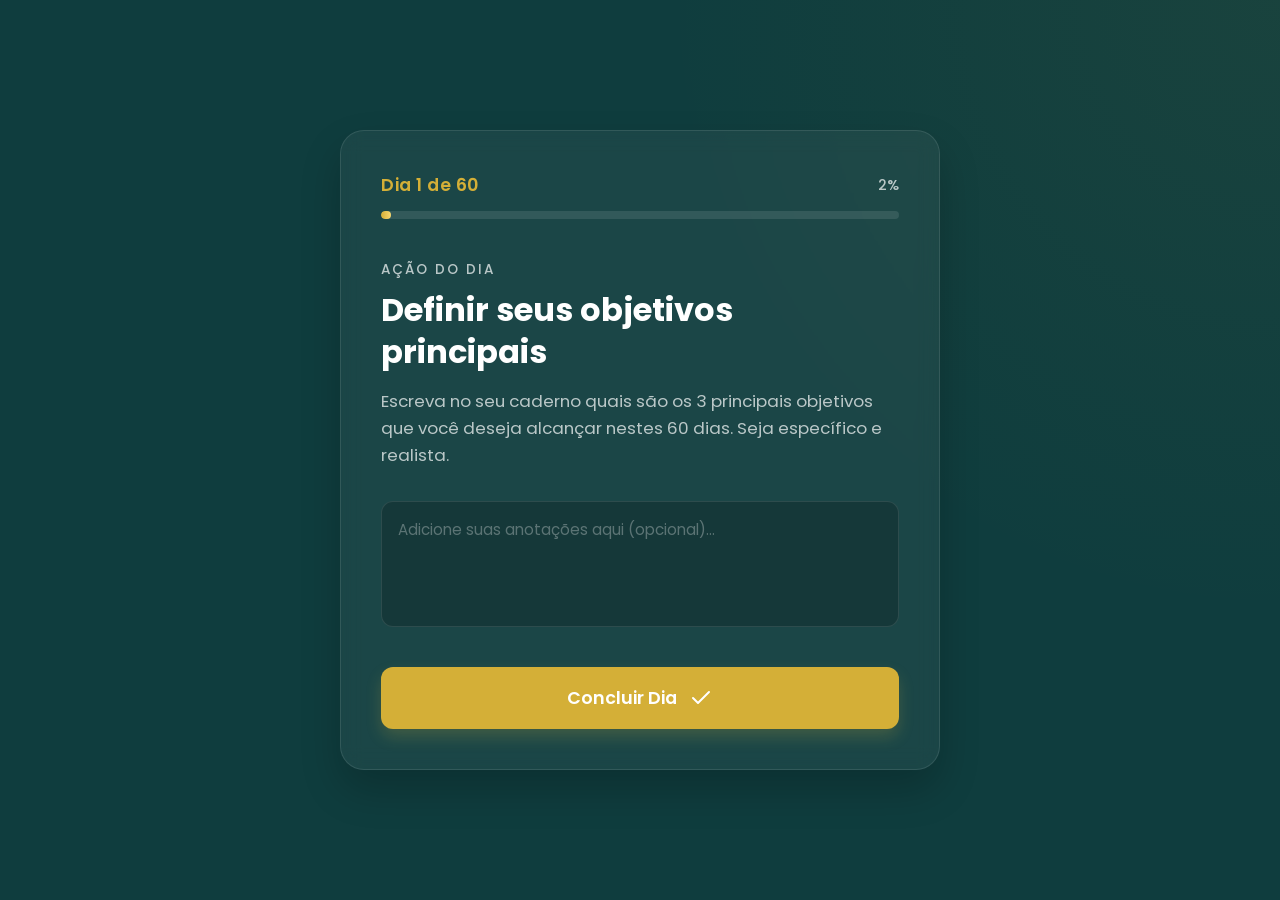
==== index.html @ ab9f2cc9 "Add files via upload" ====
<!DOCTYPE html>
<html lang="pt-BR">
<head>
    <meta charset="UTF-8">
    <meta name="viewport" content="width=device-width, initial-scale=1.0">
    <title>Desafio de 60 Dias</title>
    <link rel="preconnect" href="https://fonts.googleapis.com">
    <link rel="preconnect" href="https://fonts.gstatic.com" crossorigin>
    <link href="https://fonts.googleapis.com/css2?family=Poppins:wght@300;400;500;600;700&display=swap" rel="stylesheet">
    <link rel="stylesheet" href="styles.css">
</head>
<body>
    <div class="app-container">
        <header class="app-header">
            <div class="progress-indicator">
                <span class="progress-text" id="progress-text">Dia 1 de 60</span>
                <span class="progress-percentage" id="progress-percentage">0%</span>
            </div>
            <div class="progress-bar-container">
                <div class="progress-bar" id="progress-bar"></div>
            </div>
        </header>

        <main class="app-content">
            <div class="action-card" id="action-card">
                <h2 class="section-subtitle">Ação do Dia</h2>
                <h1 class="action-title" id="action-title">Definir seus objetivos principais</h1>
                <p class="action-description" id="action-description">
                    Escreva no seu caderno quais são os 3 principais objetivos que você deseja alcançar nestes 60 dias. Seja específico e realista.
                </p>
                
                <div class="action-input-group">
                    <textarea id="action-notes" placeholder="Adicione suas anotações aqui (opcional)..." rows="4"></textarea>
                </div>

                <button class="btn-primary" id="complete-btn">
                    <span>Concluir Dia</span>
                    <svg width="24" height="24" viewBox="0 0 24 24" fill="none" stroke="currentColor" stroke-width="2" stroke-linecap="round" stroke-linejoin="round">
                        <polyline points="20 6 9 17 4 12"></polyline>
                    </svg>
                </button>
            </div>

            <div class="success-message hidden" id="success-message">
                <div class="success-icon">
                    <svg width="64" height="64" viewBox="0 0 24 24" fill="none" stroke="#D4AF37" stroke-width="2" stroke-linecap="round" stroke-linejoin="round">
                        <circle cx="12" cy="12" r="10"></circle>
                        <polyline points="16 12 12 8 8 12"></polyline>
                        <line x1="12" y1="16" x2="12" y2="8"></line>
                    </svg>
                </div>
                <h2>Parabéns!</h2>
                <p>Você concluiu a ação de hoje com sucesso.</p>
                <p class="success-subtitle">O sucesso é a soma de pequenos esforços repetidos dia após dia.</p>
                <button class="btn-secondary" id="next-day-btn">Ver próximo dia</button>
            </div>
        </main>
    </div>
    <script src="script.js"></script>
</body>
</html>
---- styles.css ----
:root {
    --bg-color: #0F3D3E;
    --accent-color: #D4AF37;
    --accent-hover: #b8962c;
    --text-primary: #FFFFFF;
    --text-secondary: rgba(255, 255, 255, 0.7);
    --card-bg: rgba(255, 255, 255, 0.05);
    --border-color: rgba(255, 255, 255, 0.1);
    --success-color: #2ecc71;
}

* {
    margin: 0;
    padding: 0;
    box-sizing: border-box;
    font-family: 'Poppins', sans-serif;
}

body {
    background-color: var(--bg-color);
    color: var(--text-primary);
    min-height: 100vh;
    display: flex;
    justify-content: center;
    align-items: center;
    line-height: 1.6;
    padding: 20px;
    background-image: radial-gradient(circle at top right, rgba(212, 175, 55, 0.05), transparent 40%);
}

.app-container {
    width: 100%;
    max-width: 600px;
    background: var(--card-bg);
    border: 1px solid var(--border-color);
    border-radius: 24px;
    padding: 40px;
    box-shadow: 0 20px 40px rgba(0, 0, 0, 0.2);
    backdrop-filter: blur(10px);
}

/* Header & Progress */
.app-header {
    margin-bottom: 40px;
}

.progress-indicator {
    display: flex;
    justify-content: space-between;
    align-items: center;
    margin-bottom: 12px;
}

.progress-text {
    font-size: 1.1rem;
    font-weight: 600;
    color: var(--accent-color);
    letter-spacing: 0.5px;
}

.progress-percentage {
    font-size: 0.9rem;
    font-weight: 500;
    color: var(--text-secondary);
}

.progress-bar-container {
    width: 100%;
    height: 8px;
    background-color: rgba(255, 255, 255, 0.1);
    border-radius: 10px;
    overflow: hidden;
}

.progress-bar {
    height: 100%;
    background: linear-gradient(90deg, var(--accent-color), #f7d770);
    border-radius: 10px;
    width: 0%;
    transition: width 1s cubic-bezier(0.1, 0.7, 0.1, 1);
}

/* Main Content */
.app-content {
    position: relative;
    min-height: 300px;
}

.action-card {
    transition: opacity 0.5s ease, transform 0.5s ease;
}

.action-card.fade-out {
    opacity: 0;
    transform: translateY(-20px);
    pointer-events: none;
    position: absolute;
    width: 100%;
}

.section-subtitle {
    font-size: 0.85rem;
    text-transform: uppercase;
    letter-spacing: 2px;
    color: var(--text-secondary);
    margin-bottom: 8px;
    font-weight: 500;
}

.action-title {
    font-size: 2rem;
    font-weight: 700;
    margin-bottom: 16px;
    line-height: 1.3;
    color: var(--text-primary);
}

.action-description {
    font-size: 1.05rem;
    color: var(--text-secondary);
    margin-bottom: 32px;
}

.action-input-group {
    margin-bottom: 32px;
}

textarea {
    width: 100%;
    background-color: rgba(0, 0, 0, 0.2);
    border: 1px solid var(--border-color);
    border-radius: 12px;
    padding: 16px;
    color: var(--text-primary);
    font-size: 0.95rem;
    resize: none;
    transition: all 0.3s ease;
}

textarea:focus {
    outline: none;
    border-color: var(--accent-color);
    background-color: rgba(0, 0, 0, 0.3);
    box-shadow: 0 0 0 4px rgba(212, 175, 55, 0.1);
}

textarea::placeholder {
    color: rgba(255, 255, 255, 0.3);
}

/* Buttons */
.btn-primary {
    width: 100%;
    background-color: var(--accent-color);
    color: var(--text-primary);
    border: none;
    border-radius: 12px;
    padding: 18px;
    font-size: 1.1rem;
    font-weight: 600;
    cursor: pointer;
    display: flex;
    justify-content: center;
    align-items: center;
    gap: 12px;
    transition: all 0.3s ease;
    box-shadow: 0 8px 16px rgba(212, 175, 55, 0.2);
}

.btn-primary:hover {
    background-color: var(--accent-hover);
    transform: translateY(-2px);
    box-shadow: 0 12px 20px rgba(212, 175, 55, 0.3);
}

.btn-primary:active {
    transform: translateY(0);
}

.btn-secondary {
    background-color: transparent;
    color: var(--text-primary);
    border: 1px solid var(--border-color);
    border-radius: 12px;
    padding: 14px 24px;
    font-size: 1rem;
    font-weight: 500;
    cursor: pointer;
    transition: all 0.3s ease;
}

.btn-secondary:hover {
    background-color: rgba(255, 255, 255, 0.05);
    border-color: var(--text-primary);
}

/* Success Message */
.success-message {
    text-align: center;
    display: flex;
    flex-direction: column;
    align-items: center;
    justify-content: center;
    height: 100%;
    padding: 20px 0;
    opacity: 1;
    transform: translateY(0);
    transition: opacity 0.5s ease, transform 0.5s ease;
}

.success-message.hidden {
    display: none;
    opacity: 0;
    transform: translateY(20px);
}

.success-icon {
    width: 80px;
    height: 80px;
    background-color: rgba(212, 175, 55, 0.1);
    border-radius: 50%;
    display: flex;
    justify-content: center;
    align-items: center;
    margin-bottom: 24px;
    animation: scaleIn 0.5s cubic-bezier(0.175, 0.885, 0.32, 1.275) forwards;
}

.success-message h2 {
    font-size: 2rem;
    color: var(--accent-color);
    margin-bottom: 12px;
}

.success-message p {
    font-size: 1.1rem;
    margin-bottom: 8px;
}

.success-subtitle {
    font-size: 0.95rem;
    color: var(--text-secondary);
    margin-bottom: 32px;
    font-style: italic;
}

@keyframes scaleIn {
    0% {
        transform: scale(0);
        opacity: 0;
    }
    100% {
        transform: scale(1);
        opacity: 1;
    }
}

/* Responsive */
@media (max-width: 480px) {
    .app-container {
        padding: 30px 20px;
        border-radius: 16px;
    }

    .action-title {
        font-size: 1.6rem;
    }
}
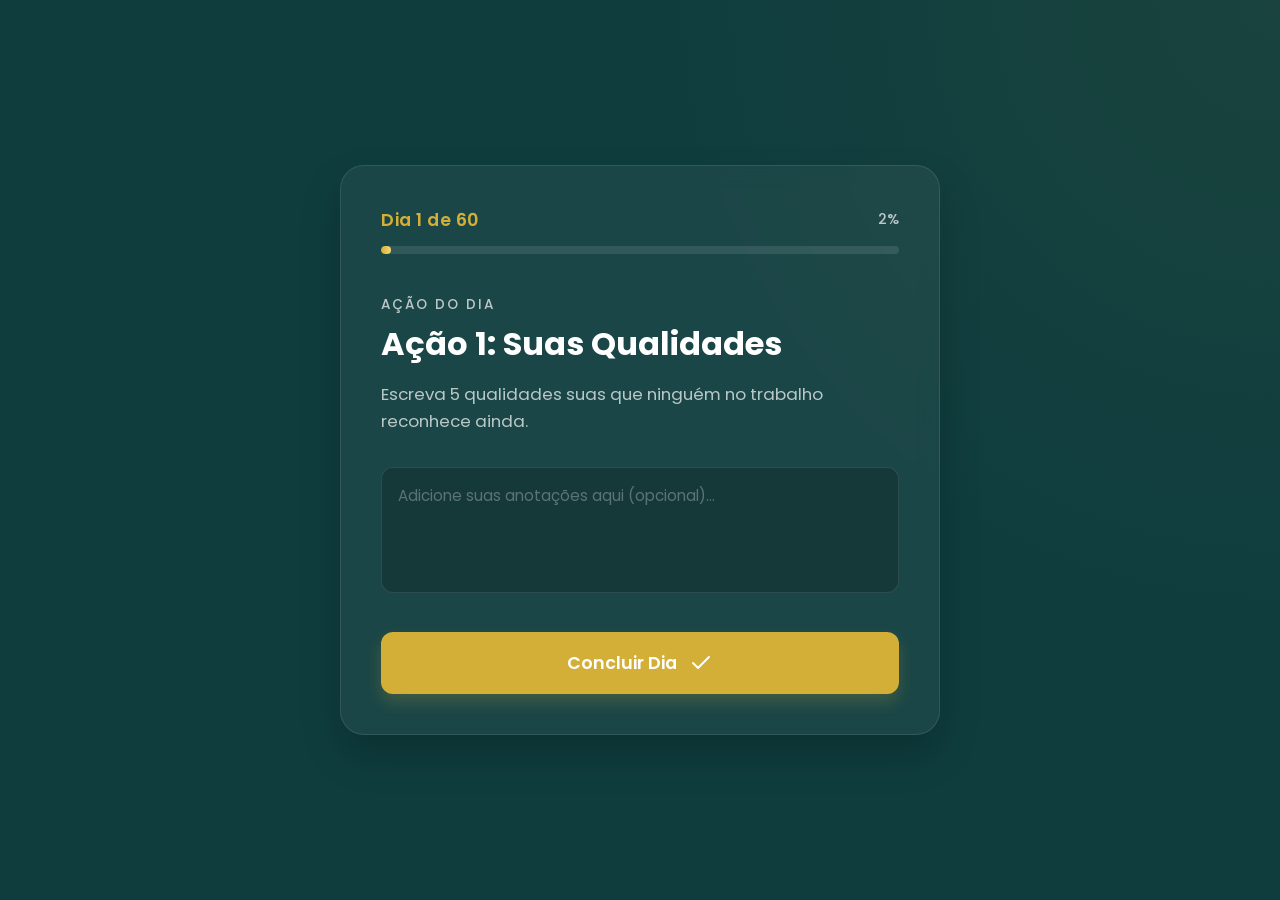
==== commit c4de1498: "Update index.html" ====
--- a/index.html
+++ b/index.html
@@ -57,5 +57,21 @@
         </main>
     </div>
     <script src="script.js"></script>
+    <script src="config.js"></script>
+
+<script>
+document.addEventListener('DOMContentLoaded', async () => {
+    if (!window.supabaseClient) {
+        console.error("Supabase não carregado");
+        return;
+    }
+
+    const { data: { session } } = await window.supabaseClient.auth.getSession();
+
+    if (!session) {
+        window.location.href = 'login.html';
+    }
+});
+</script>
 </body>
 </html>
